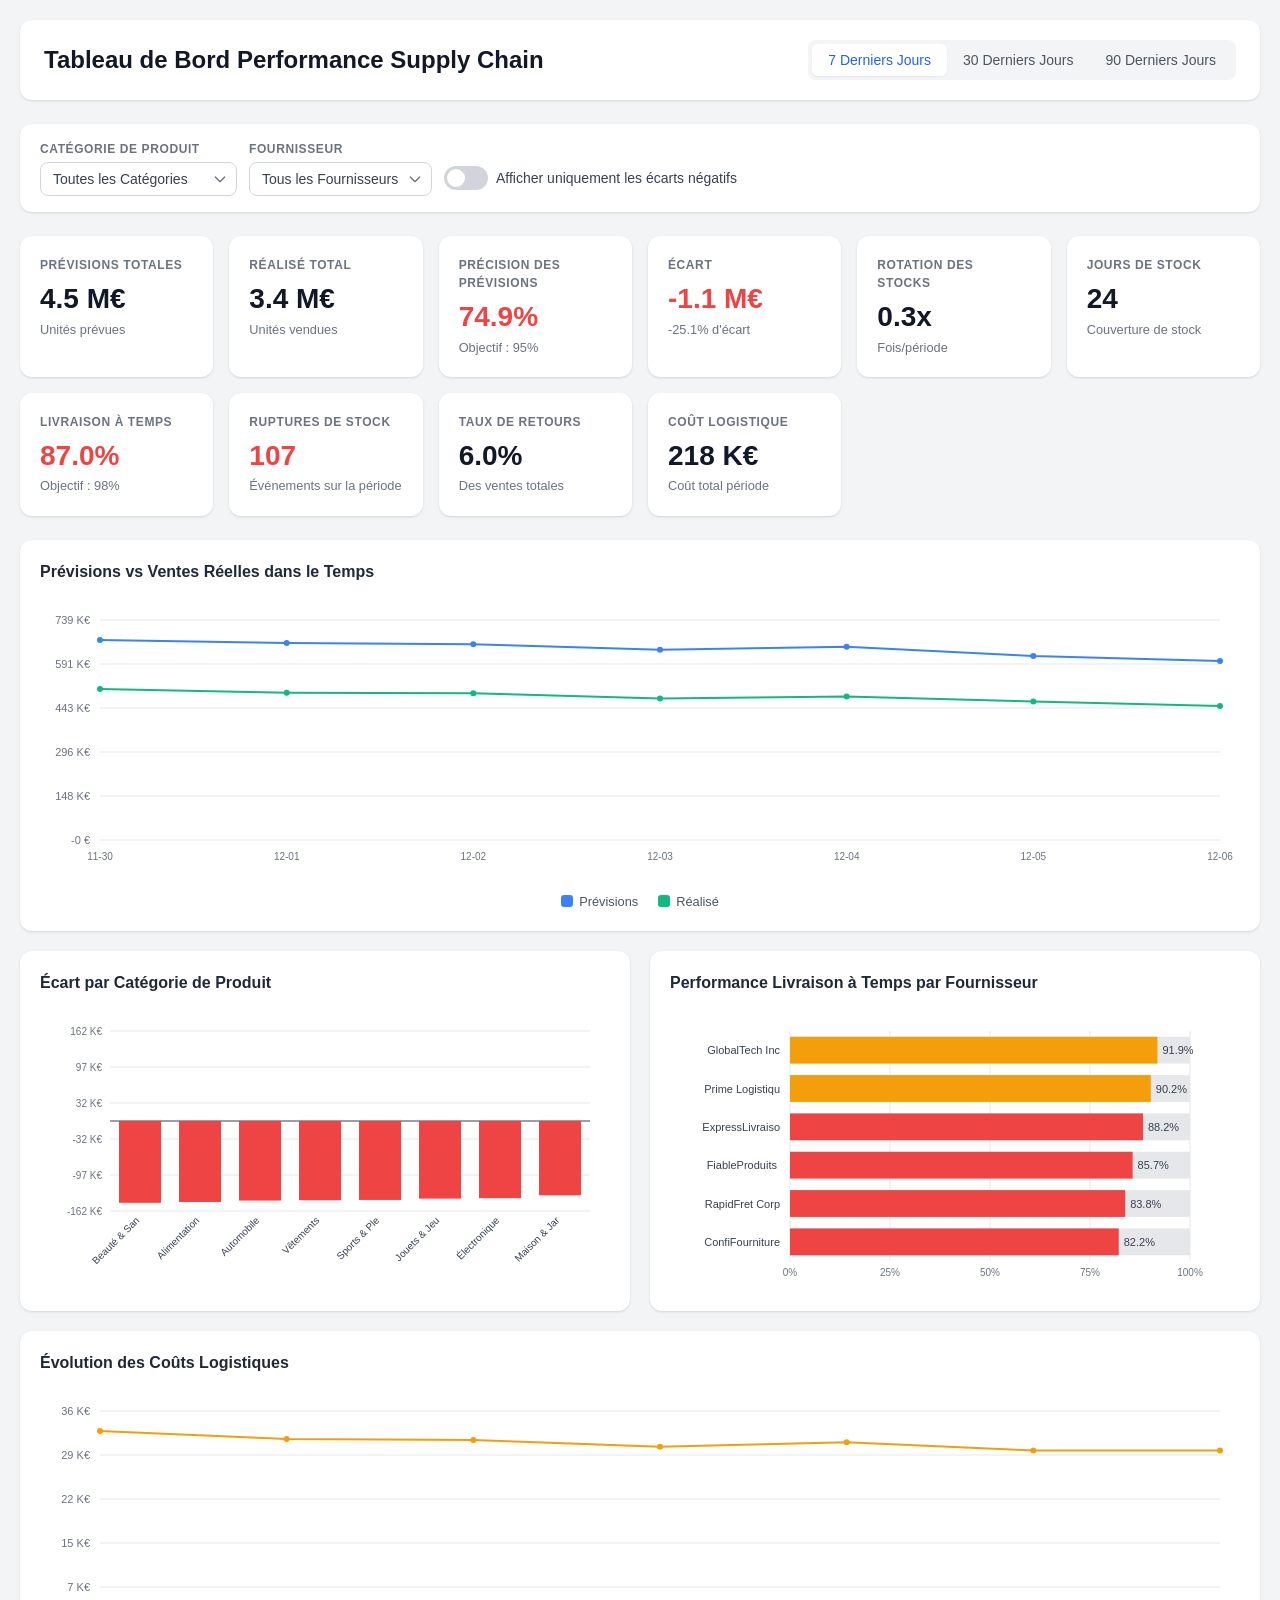
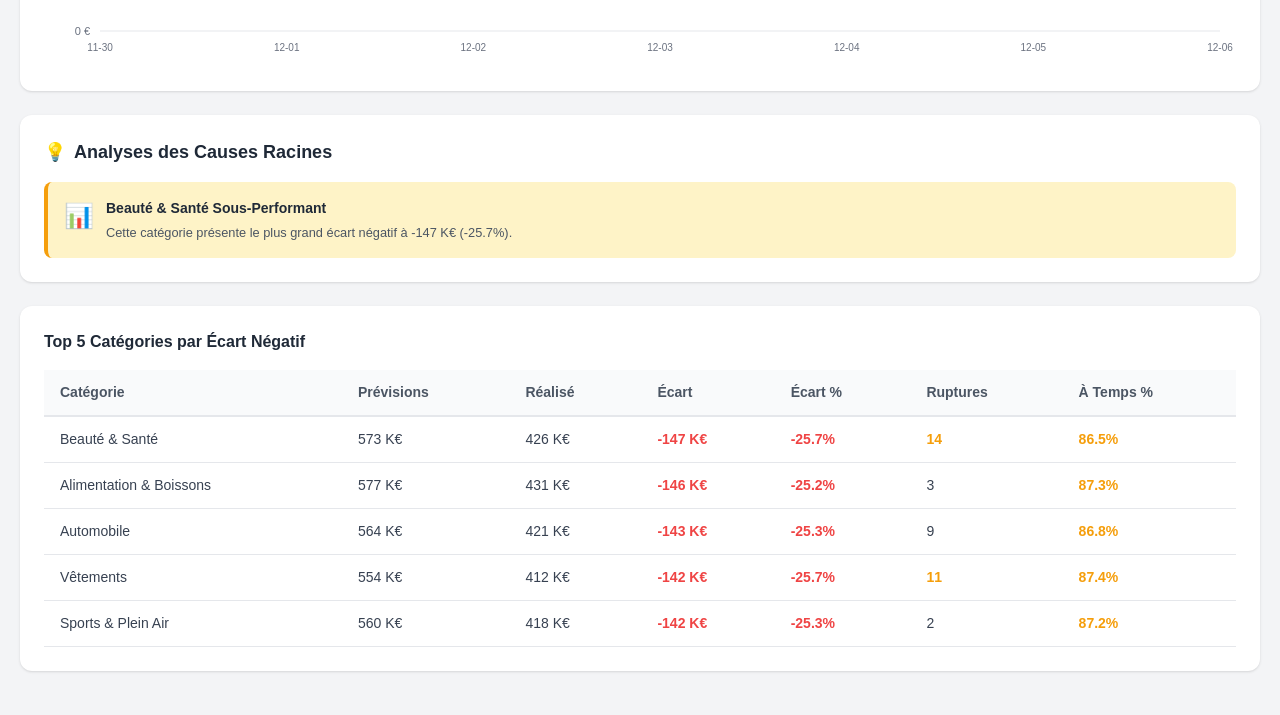
==== index.html @ e8fe8653 "first commit" ====
<!DOCTYPE html>
<html lang="fr">
<head>
    <meta charset="UTF-8">
    <meta name="viewport" content="width=device-width, initial-scale=1.0">
    <title>Tableau de Bord Performance Supply Chain</title>
    <link rel="stylesheet" href="styles.css">
</head>
<body>
    <main class="dashboard">
        <!-- EN-TÊTE -->
        <header class="header">
            <h1>Tableau de Bord Performance Supply Chain</h1>
            <div class="header-controls">
                <div class="date-range-selector" role="group" aria-label="Sélection de la période">
                    <button data-days="7" class="active">7 Derniers Jours</button>
                    <button data-days="30">30 Derniers Jours</button>
                    <button data-days="90">90 Derniers Jours</button>
                </div>
            </div>
        </header>

        <!-- FILTRES -->
        <section class="filters" aria-label="Filtres de données">
            <div class="filter-group">
                <label for="categoryFilter">Catégorie de Produit</label>
                <select id="categoryFilter">
                    <option value="all">Toutes les Catégories</option>
                </select>
            </div>
            <div class="filter-group">
                <label for="supplierFilter">Fournisseur</label>
                <select id="supplierFilter">
                    <option value="all">Tous les Fournisseurs</option>
                </select>
            </div>
            <div class="toggle-group">
                <label class="toggle">
                    <input type="checkbox" id="negativeVarianceToggle">
                    <span class="toggle-slider"></span>
                </label>
                <span class="toggle-label">Afficher uniquement les écarts négatifs</span>
            </div>
        </section>

        <!-- CARTES KPI -->
        <section class="kpi-grid" aria-label="Indicateurs clés de performance">
            <div class="kpi-card" id="kpi-forecast">
                <div class="kpi-label">Prévisions Totales</div>
                <div class="kpi-value">0 €</div>
                <div class="kpi-subtext">Unités prévues</div>
            </div>
            <div class="kpi-card" id="kpi-actual">
                <div class="kpi-label">Réalisé Total</div>
                <div class="kpi-value">0 €</div>
                <div class="kpi-subtext">Unités vendues</div>
            </div>
            <div class="kpi-card" id="kpi-accuracy">
                <div class="kpi-label">Précision des Prévisions</div>
                <div class="kpi-value">0%</div>
                <div class="kpi-subtext">Objectif : 95%</div>
            </div>
            <div class="kpi-card" id="kpi-variance">
                <div class="kpi-label">Écart</div>
                <div class="kpi-value">0 €</div>
                <div class="kpi-subtext">Réalisé - Prévisions</div>
            </div>
            <div class="kpi-card" id="kpi-turnover">
                <div class="kpi-label">Rotation des Stocks</div>
                <div class="kpi-value">0x</div>
                <div class="kpi-subtext">Fois/période</div>
            </div>
            <div class="kpi-card" id="kpi-coverage">
                <div class="kpi-label">Jours de Stock</div>
                <div class="kpi-value">0</div>
                <div class="kpi-subtext">Couverture de stock</div>
            </div>
            <div class="kpi-card" id="kpi-otd">
                <div class="kpi-label">Livraison à Temps</div>
                <div class="kpi-value">0%</div>
                <div class="kpi-subtext">Objectif : 98%</div>
            </div>
            <div class="kpi-card" id="kpi-stockouts">
                <div class="kpi-label">Ruptures de Stock</div>
                <div class="kpi-value">0</div>
                <div class="kpi-subtext">Événements sur la période</div>
            </div>
            <div class="kpi-card" id="kpi-returns">
                <div class="kpi-label">Taux de Retours</div>
                <div class="kpi-value">0%</div>
                <div class="kpi-subtext">Des ventes totales</div>
            </div>
            <div class="kpi-card" id="kpi-logistics">
                <div class="kpi-label">Coût Logistique</div>
                <div class="kpi-value">0 €</div>
                <div class="kpi-subtext">Coût total période</div>
            </div>
        </section>

        <!-- GRAPHIQUES -->
        <section class="charts-grid" aria-label="Graphiques de performance">
            <div class="chart-card full-width">
                <h3 class="chart-title">Prévisions vs Ventes Réelles dans le Temps</h3>
                <div class="chart-container">
                    <canvas id="salesChart"></canvas>
                </div>
                <div class="chart-legend">
                    <div class="legend-item">
                        <span class="legend-color" style="background: #3b82f6;"></span>
                        Prévisions
                    </div>
                    <div class="legend-item">
                        <span class="legend-color" style="background: #10b981;"></span>
                        Réalisé
                    </div>
                </div>
            </div>
            <div class="chart-card">
                <h3 class="chart-title">Écart par Catégorie de Produit</h3>
                <div class="chart-container">
                    <canvas id="varianceChart"></canvas>
                </div>
            </div>
            <div class="chart-card">
                <h3 class="chart-title">Performance Livraison à Temps par Fournisseur</h3>
                <div class="chart-container">
                    <canvas id="supplierChart"></canvas>
                </div>
            </div>
            <div class="chart-card full-width">
                <h3 class="chart-title">Évolution des Coûts Logistiques</h3>
                <div class="chart-container">
                    <canvas id="logisticsChart"></canvas>
                </div>
            </div>
        </section>

        <!-- PANNEAU D'ANALYSES -->
        <section class="insights-panel" aria-label="Analyses des causes">
            <h2 class="insights-title">Analyses des Causes Racines</h2>
            <div class="insights-grid" id="insightsContainer">
                <!-- Les analyses seront insérées dynamiquement -->
            </div>
        </section>

        <!-- TABLEAU DE DONNÉES -->
        <section class="table-section">
            <h3 class="table-title">Top 5 Catégories par Écart Négatif</h3>
            <table class="data-table">
                <thead>
                    <tr>
                        <th>Catégorie</th>
                        <th>Prévisions</th>
                        <th>Réalisé</th>
                        <th>Écart</th>
                        <th>Écart %</th>
                        <th>Ruptures</th>
                        <th>À Temps %</th>
                    </tr>
                </thead>
                <tbody id="varianceTableBody">
                    <!-- Les données seront insérées dynamiquement -->
                </tbody>
            </table>
        </section>
    </main>

    <script src="app.js"></script>
</body>
</html>
---- styles.css ----
/* ============================================
   VARIABLES CSS & RÉINITIALISATION
   ============================================ */
:root {
    --primary: #2563eb;
    --primary-light: #3b82f6;
    --success: #10b981;
    --success-light: #d1fae5;
    --danger: #ef4444;
    --danger-light: #fee2e2;
    --warning: #f59e0b;
    --warning-light: #fef3c7;
    --gray-50: #f9fafb;
    --gray-100: #f3f4f6;
    --gray-200: #e5e7eb;
    --gray-300: #d1d5db;
    --gray-400: #9ca3af;
    --gray-500: #6b7280;
    --gray-600: #4b5563;
    --gray-700: #374151;
    --gray-800: #1f2937;
    --gray-900: #111827;
    --shadow-sm: 0 1px 2px 0 rgb(0 0 0 / 0.05);
    --shadow: 0 1px 3px 0 rgb(0 0 0 / 0.1), 0 1px 2px -1px rgb(0 0 0 / 0.1);
    --shadow-md: 0 4px 6px -1px rgb(0 0 0 / 0.1), 0 2px 4px -2px rgb(0 0 0 / 0.1);
    --shadow-lg: 0 10px 15px -3px rgb(0 0 0 / 0.1), 0 4px 6px -4px rgb(0 0 0 / 0.1);
    --radius: 8px;
    --radius-lg: 12px;
}

* {
    margin: 0;
    padding: 0;
    box-sizing: border-box;
}

body {
    font-family: -apple-system, BlinkMacSystemFont, 'Segoe UI', Roboto, Oxygen, Ubuntu, Cantarell, sans-serif;
    background: var(--gray-100);
    color: var(--gray-800);
    line-height: 1.5;
    min-height: 100vh;
}

/* ============================================
   MISE EN PAGE
   ============================================ */
.dashboard {
    max-width: 1600px;
    margin: 0 auto;
    padding: 20px;
}

/* ============================================
   EN-TÊTE
   ============================================ */
.header {
    display: flex;
    flex-wrap: wrap;
    justify-content: space-between;
    align-items: center;
    gap: 16px;
    margin-bottom: 24px;
    padding: 20px 24px;
    background: white;
    border-radius: var(--radius-lg);
    box-shadow: var(--shadow);
}

.header h1 {
    font-size: 1.5rem;
    font-weight: 700;
    color: var(--gray-900);
}

.header-controls {
    display: flex;
    flex-wrap: wrap;
    gap: 12px;
    align-items: center;
}

.date-range-selector {
    display: flex;
    background: var(--gray-100);
    border-radius: var(--radius);
    padding: 4px;
}

.date-range-selector button {
    padding: 8px 16px;
    border: none;
    background: transparent;
    cursor: pointer;
    font-size: 0.875rem;
    font-weight: 500;
    color: var(--gray-600);
    border-radius: 6px;
    transition: all 0.2s;
}

.date-range-selector button:hover {
    color: var(--gray-800);
}

.date-range-selector button.active {
    background: white;
    color: var(--primary);
    box-shadow: var(--shadow-sm);
}

/* ============================================
   FILTRES
   ============================================ */
.filters {
    display: flex;
    flex-wrap: wrap;
    gap: 12px;
    margin-bottom: 24px;
    padding: 16px 20px;
    background: white;
    border-radius: var(--radius-lg);
    box-shadow: var(--shadow);
}

.filter-group {
    display: flex;
    flex-direction: column;
    gap: 4px;
}

.filter-group label {
    font-size: 0.75rem;
    font-weight: 600;
    color: var(--gray-500);
    text-transform: uppercase;
    letter-spacing: 0.05em;
}

.filter-group select {
    padding: 8px 32px 8px 12px;
    border: 1px solid var(--gray-300);
    border-radius: var(--radius);
    background: white;
    font-size: 0.875rem;
    color: var(--gray-700);
    cursor: pointer;
    min-width: 160px;
    appearance: none;
    background-image: url("data:image/svg+xml,%3Csvg xmlns='http://www.w3.org/2000/svg' fill='none' viewBox='0 0 24 24' stroke='%236b7280'%3E%3Cpath stroke-linecap='round' stroke-linejoin='round' stroke-width='2' d='M19 9l-7 7-7-7'%3E%3C/path%3E%3C/svg%3E");
    background-repeat: no-repeat;
    background-position: right 8px center;
    background-size: 16px;
}

.filter-group select:focus {
    outline: none;
    border-color: var(--primary);
    box-shadow: 0 0 0 3px rgba(37, 99, 235, 0.1);
}

.toggle-group {
    display: flex;
    align-items: center;
    gap: 8px;
    padding-top: 20px;
}

.toggle {
    position: relative;
    width: 44px;
    height: 24px;
}

.toggle input {
    opacity: 0;
    width: 0;
    height: 0;
}

.toggle-slider {
    position: absolute;
    cursor: pointer;
    top: 0;
    left: 0;
    right: 0;
    bottom: 0;
    background: var(--gray-300);
    border-radius: 24px;
    transition: 0.3s;
}

.toggle-slider::before {
    position: absolute;
    content: "";
    height: 18px;
    width: 18px;
    left: 3px;
    bottom: 3px;
    background: white;
    border-radius: 50%;
    transition: 0.3s;
}

.toggle input:checked + .toggle-slider {
    background: var(--primary);
}

.toggle input:checked + .toggle-slider::before {
    transform: translateX(20px);
}

.toggle-label {
    font-size: 0.875rem;
    color: var(--gray-700);
}

/* ============================================
   CARTES KPI
   ============================================ */
.kpi-grid {
    display: grid;
    grid-template-columns: repeat(auto-fit, minmax(180px, 1fr));
    gap: 16px;
    margin-bottom: 24px;
}

.kpi-card {
    background: white;
    padding: 20px;
    border-radius: var(--radius-lg);
    box-shadow: var(--shadow);
    transition: transform 0.2s, box-shadow 0.2s;
}

.kpi-card:hover {
    transform: translateY(-2px);
    box-shadow: var(--shadow-md);
}

.kpi-label {
    font-size: 0.75rem;
    font-weight: 600;
    color: var(--gray-500);
    text-transform: uppercase;
    letter-spacing: 0.05em;
    margin-bottom: 8px;
}

.kpi-value {
    font-size: 1.75rem;
    font-weight: 700;
    color: var(--gray-900);
    line-height: 1.2;
}

.kpi-subtext {
    font-size: 0.8rem;
    color: var(--gray-500);
    margin-top: 4px;
}

.kpi-card.positive .kpi-value {
    color: var(--success);
}

.kpi-card.negative .kpi-value {
    color: var(--danger);
}

.kpi-badge {
    display: inline-flex;
    align-items: center;
    gap: 4px;
    padding: 2px 8px;
    border-radius: 12px;
    font-size: 0.75rem;
    font-weight: 600;
    margin-top: 8px;
}

.kpi-badge.positive {
    background: var(--success-light);
    color: var(--success);
}

.kpi-badge.negative {
    background: var(--danger-light);
    color: var(--danger);
}

/* ============================================
   GRILLE DES GRAPHIQUES
   ============================================ */
.charts-grid {
    display: grid;
    grid-template-columns: repeat(2, 1fr);
    gap: 20px;
    margin-bottom: 24px;
}

.chart-card {
    background: white;
    padding: 20px;
    border-radius: var(--radius-lg);
    box-shadow: var(--shadow);
}

.chart-card.full-width {
    grid-column: 1 / -1;
}

.chart-title {
    font-size: 1rem;
    font-weight: 600;
    color: var(--gray-800);
    margin-bottom: 16px;
}

.chart-container {
    position: relative;
    width: 100%;
    height: 280px;
}

.chart-container canvas {
    width: 100% !important;
    height: 100% !important;
}

.chart-legend {
    display: flex;
    justify-content: center;
    gap: 20px;
    margin-top: 12px;
    flex-wrap: wrap;
}

.legend-item {
    display: flex;
    align-items: center;
    gap: 6px;
    font-size: 0.8rem;
    color: var(--gray-600);
}

.legend-color {
    width: 12px;
    height: 12px;
    border-radius: 3px;
}

/* ============================================
   PANNEAU D'ANALYSES
   ============================================ */
.insights-panel {
    background: white;
    padding: 24px;
    border-radius: var(--radius-lg);
    box-shadow: var(--shadow);
    margin-bottom: 24px;
}

.insights-title {
    font-size: 1.125rem;
    font-weight: 600;
    color: var(--gray-800);
    margin-bottom: 16px;
    display: flex;
    align-items: center;
    gap: 8px;
}

.insights-title::before {
    content: "💡";
}

.insights-grid {
    display: grid;
    grid-template-columns: repeat(auto-fit, minmax(280px, 1fr));
    gap: 16px;
}

.insight-card {
    display: flex;
    gap: 12px;
    padding: 16px;
    background: var(--gray-50);
    border-radius: var(--radius);
    border-left: 4px solid var(--warning);
}

.insight-card.high-impact {
    border-left-color: var(--danger);
    background: var(--danger-light);
}

.insight-card.medium-impact {
    border-left-color: var(--warning);
    background: var(--warning-light);
}

.insight-icon {
    font-size: 1.5rem;
    flex-shrink: 0;
}

.insight-content h4 {
    font-size: 0.875rem;
    font-weight: 600;
    color: var(--gray-800);
    margin-bottom: 4px;
}

.insight-content p {
    font-size: 0.8rem;
    color: var(--gray-600);
}

/* ============================================
   TABLEAU DE DONNÉES
   ============================================ */
.table-section {
    background: white;
    padding: 24px;
    border-radius: var(--radius-lg);
    box-shadow: var(--shadow);
    margin-bottom: 24px;
    overflow-x: auto;
}

.table-title {
    font-size: 1rem;
    font-weight: 600;
    color: var(--gray-800);
    margin-bottom: 16px;
}

.data-table {
    width: 100%;
    border-collapse: collapse;
    font-size: 0.875rem;
}

.data-table th {
    text-align: left;
    padding: 12px 16px;
    background: var(--gray-50);
    color: var(--gray-600);
    font-weight: 600;
    border-bottom: 2px solid var(--gray-200);
    white-space: nowrap;
}

.data-table td {
    padding: 12px 16px;
    border-bottom: 1px solid var(--gray-200);
    color: var(--gray-700);
}

.data-table tr:hover td {
    background: var(--gray-50);
}

.data-table .negative {
    color: var(--danger);
    font-weight: 600;
}

.data-table .positive {
    color: var(--success);
    font-weight: 600;
}

.data-table .warning {
    color: var(--warning);
    font-weight: 600;
}

/* ============================================
   RESPONSIVE (ADAPTATIF)
   ============================================ */
@media (max-width: 1024px) {
    .charts-grid {
        grid-template-columns: 1fr;
    }
}

@media (max-width: 768px) {
    .dashboard {
        padding: 12px;
    }

    .header {
        flex-direction: column;
        align-items: flex-start;
    }

    .header h1 {
        font-size: 1.25rem;
    }

    .kpi-grid {
        grid-template-columns: repeat(2, 1fr);
    }

    .kpi-value {
        font-size: 1.5rem;
    }

    .filters {
        flex-direction: column;
    }

    .filter-group select {
        width: 100%;
    }

    .toggle-group {
        padding-top: 8px;
    }

    .chart-container {
        height: 220px;
    }

    .insights-grid {
        grid-template-columns: 1fr;
    }
}

@media (max-width: 480px) {
    .kpi-grid {
        grid-template-columns: 1fr;
    }

    .date-range-selector {
        width: 100%;
    }

    .date-range-selector button {
        flex: 1;
        padding: 8px 12px;
    }
}

/* ============================================
   UTILITAIRES
   ============================================ */
.sr-only {
    position: absolute;
    width: 1px;
    height: 1px;
    padding: 0;
    margin: -1px;
    overflow: hidden;
    clip: rect(0, 0, 0, 0);
    white-space: nowrap;
    border: 0;
}
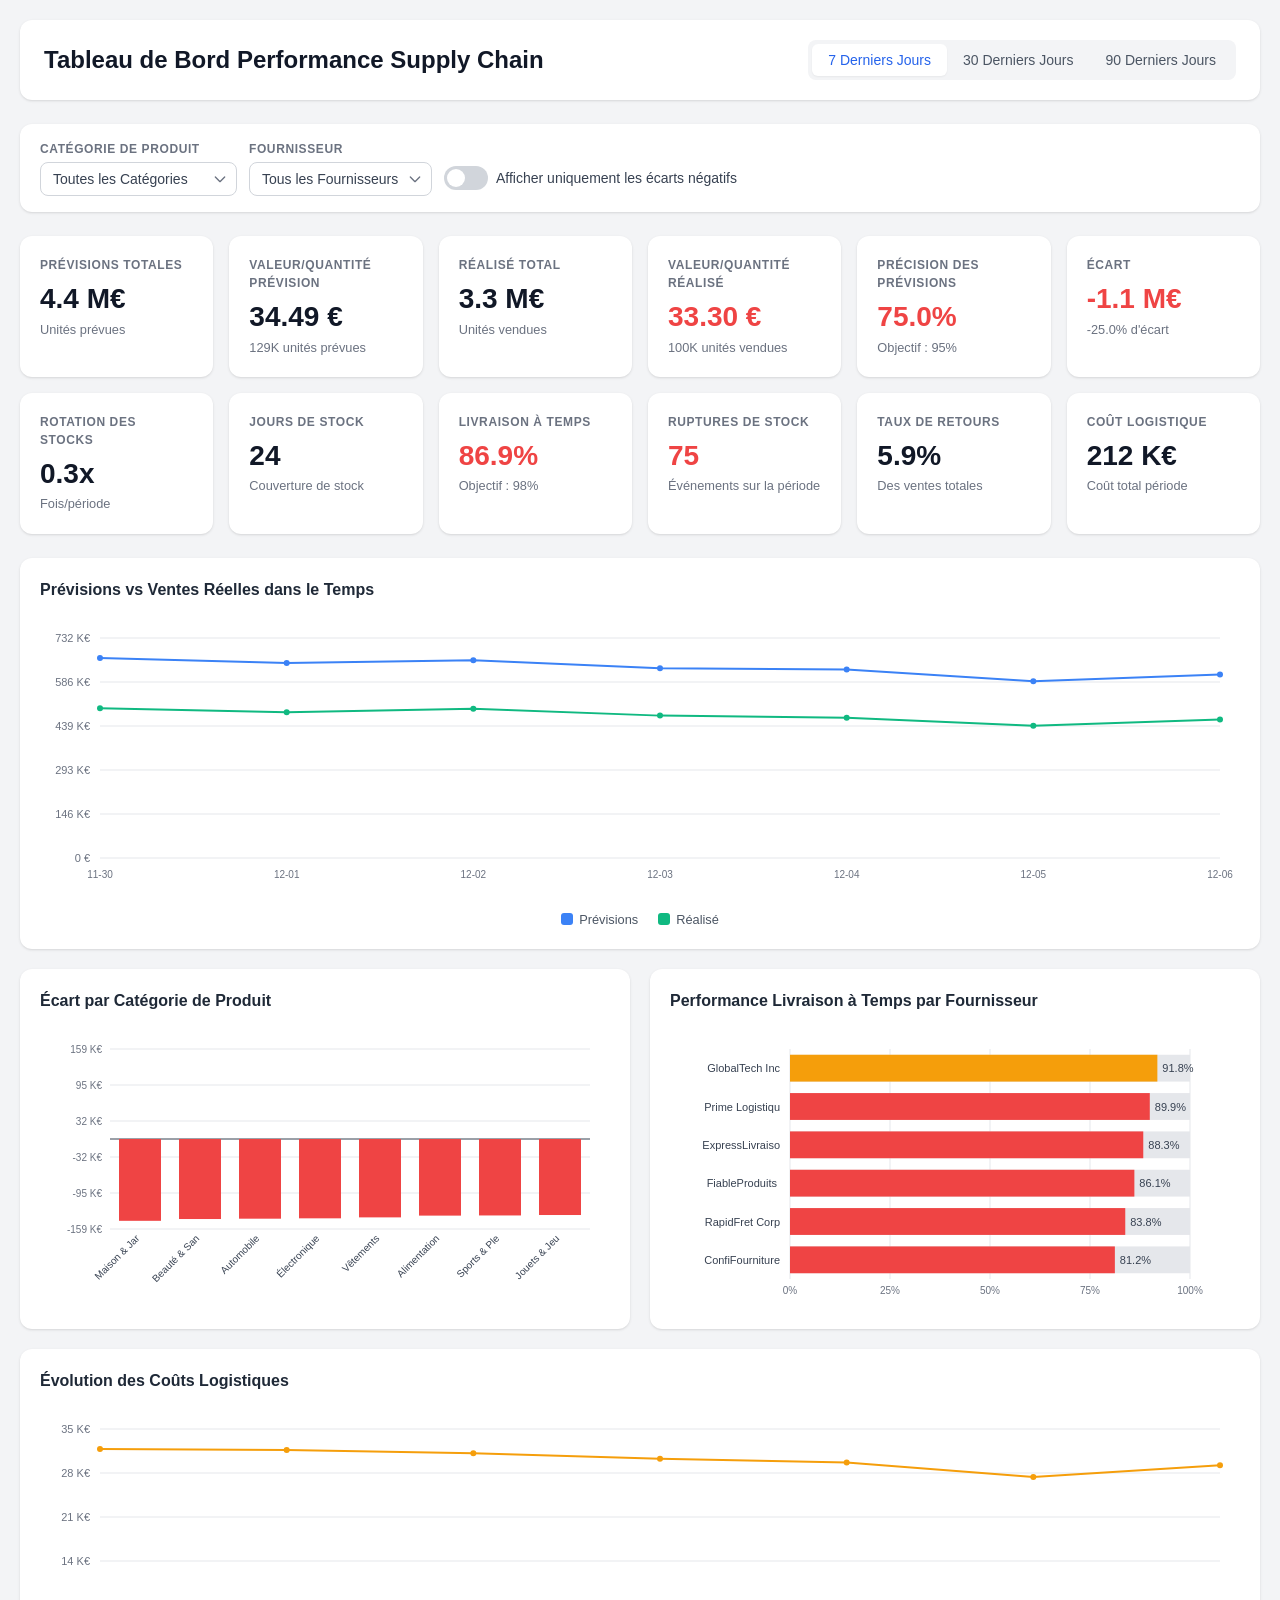
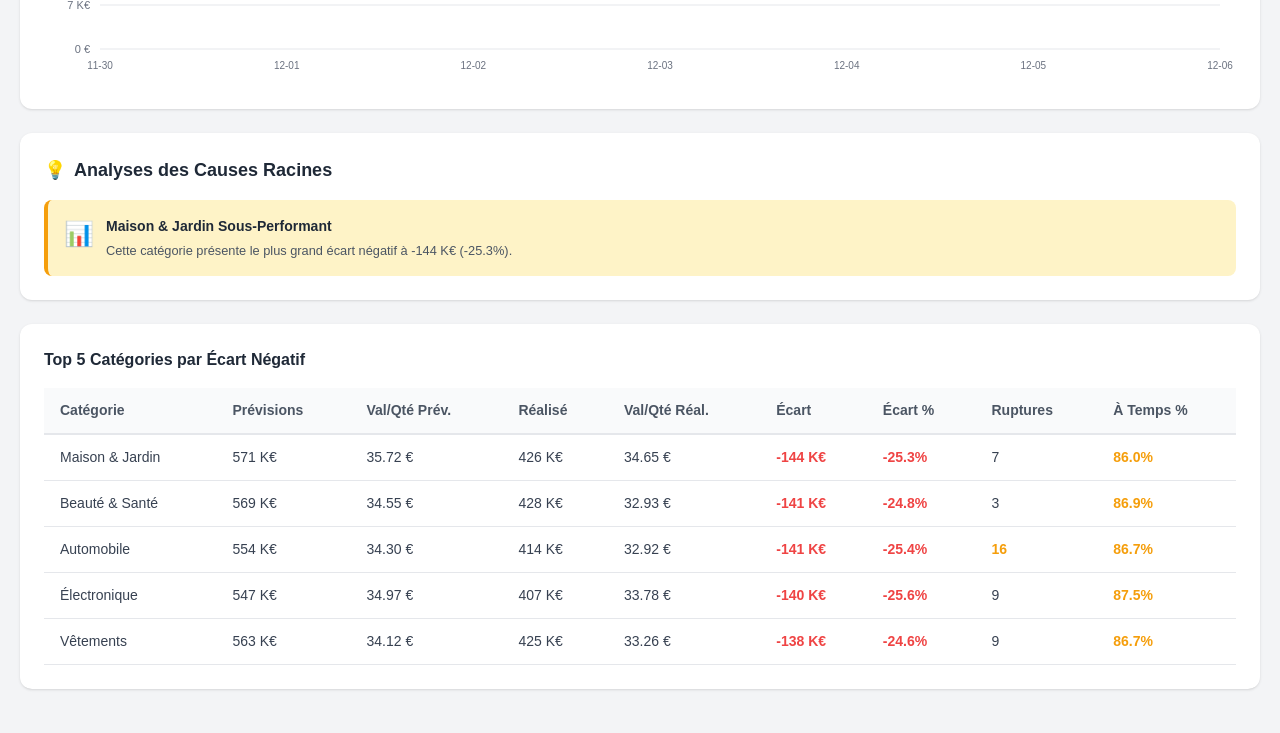
==== commit 70161c3a: "Add values per quantity metrics for prévision and réalisé Introduce quantity tracking alongside mone" ====
--- a/index.html
+++ b/index.html
@@ -50,10 +50,20 @@
                 <div class="kpi-value">0 €</div>
                 <div class="kpi-subtext">Unités prévues</div>
             </div>
+            <div class="kpi-card" id="kpi-forecast-vpq">
+                <div class="kpi-label">Valeur/Quantité Prévision</div>
+                <div class="kpi-value">0 €</div>
+                <div class="kpi-subtext">Prix unitaire prévu</div>
+            </div>
             <div class="kpi-card" id="kpi-actual">
                 <div class="kpi-label">Réalisé Total</div>
                 <div class="kpi-value">0 €</div>
                 <div class="kpi-subtext">Unités vendues</div>
+            </div>
+            <div class="kpi-card" id="kpi-actual-vpq">
+                <div class="kpi-label">Valeur/Quantité Réalisé</div>
+                <div class="kpi-value">0 €</div>
+                <div class="kpi-subtext">Prix unitaire réalisé</div>
             </div>
             <div class="kpi-card" id="kpi-accuracy">
                 <div class="kpi-label">Précision des Prévisions</div>
@@ -151,7 +161,9 @@
                     <tr>
                         <th>Catégorie</th>
                         <th>Prévisions</th>
+                        <th>Val/Qté Prév.</th>
                         <th>Réalisé</th>
+                        <th>Val/Qté Réal.</th>
                         <th>Écart</th>
                         <th>Écart %</th>
                         <th>Ruptures</th>
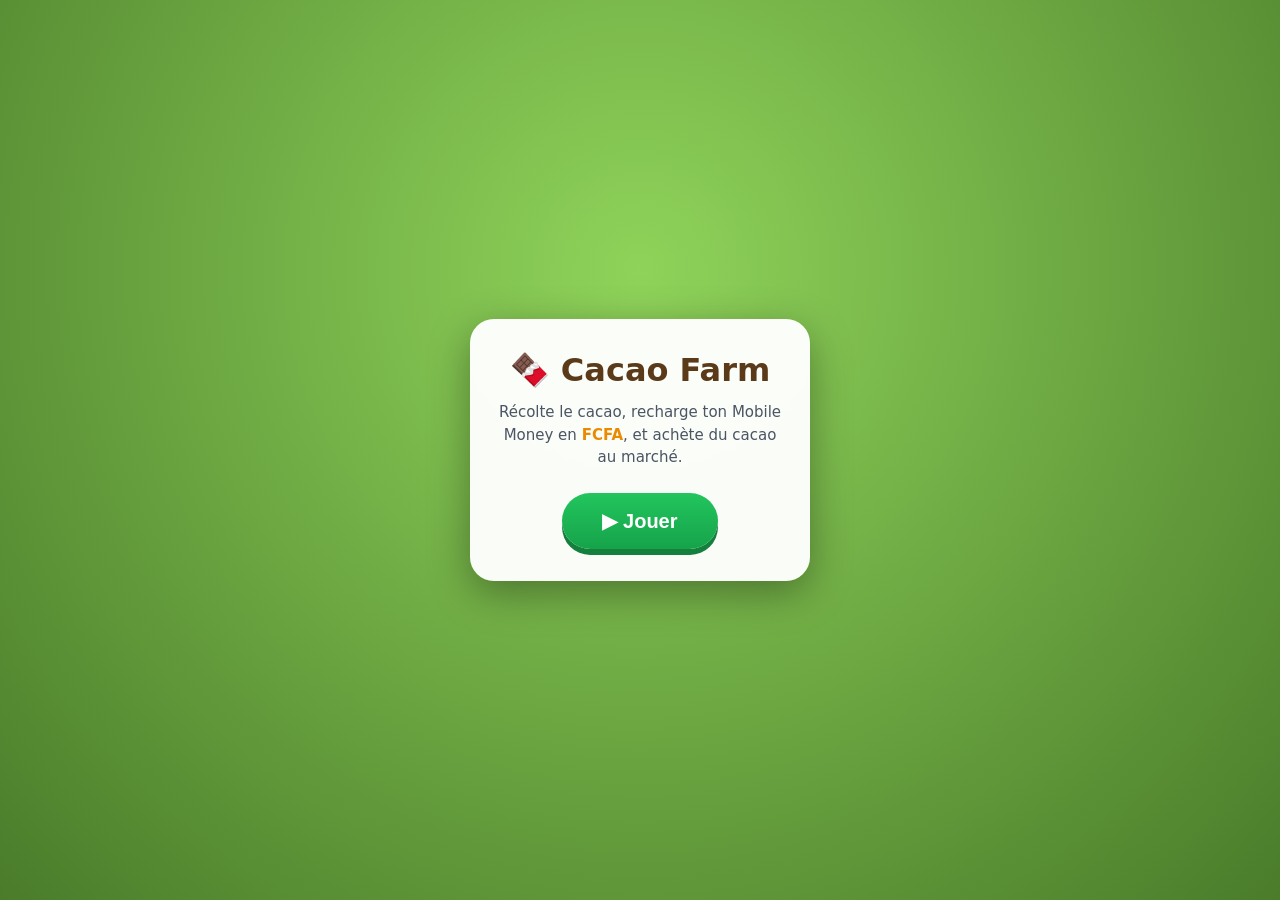
==== commit 1a2c9833: "Deploy to GitHub Pages via Actions; make game the homepage - Add .github/workflows/deploy.yml using " ====
--- a/index.html
+++ b/index.html
@@ -2,181 +2,67 @@
 <html lang="fr">
 <head>
     <meta charset="UTF-8">
-    <meta name="viewport" content="width=device-width, initial-scale=1.0">
-    <title>Tableau de Bord Performance Supply Chain</title>
-    <link rel="stylesheet" href="styles.css">
+    <meta name="viewport" content="width=device-width, initial-scale=1.0, maximum-scale=1.0, user-scalable=no">
+    <title>Cacao Farm — Mobile Money</title>
+    <link rel="stylesheet" href="game.css">
+    <script type="importmap">
+    {
+        "imports": {
+            "three": "./three.module.js"
+        }
+    }
+    </script>
 </head>
 <body>
-    <main class="dashboard">
-        <!-- EN-TÊTE -->
-        <header class="header">
-            <h1>Tableau de Bord Performance Supply Chain</h1>
-            <div class="header-controls">
-                <div class="date-range-selector" role="group" aria-label="Sélection de la période">
-                    <button data-days="7" class="active">7 Derniers Jours</button>
-                    <button data-days="30">30 Derniers Jours</button>
-                    <button data-days="90">90 Derniers Jours</button>
-                </div>
+    <!-- Canvas 3D injecté ici par Three.js -->
+    <div id="game-root"></div>
+
+    <!-- INTERFACE (HUD) -->
+    <div id="hud">
+        <!-- Barre du haut : ressources -->
+        <div class="top-bar">
+            <div class="resource" id="res-cacao">
+                <span class="res-icon">🍫</span>
+                <span class="res-value" id="cacaoValue">0</span>
+                <span class="res-label">Cacao</span>
             </div>
-        </header>
+            <div class="resource" id="res-money">
+                <span class="res-icon">📱</span>
+                <span class="res-value" id="moneyValue">0</span>
+                <span class="res-label">FCFA</span>
+            </div>
+        </div>
 
-        <!-- FILTRES -->
-        <section class="filters" aria-label="Filtres de données">
-            <div class="filter-group">
-                <label for="categoryFilter">Catégorie de Produit</label>
-                <select id="categoryFilter">
-                    <option value="all">Toutes les Catégories</option>
-                </select>
-            </div>
-            <div class="filter-group">
-                <label for="supplierFilter">Fournisseur</label>
-                <select id="supplierFilter">
-                    <option value="all">Tous les Fournisseurs</option>
-                </select>
-            </div>
-            <div class="toggle-group">
-                <label class="toggle">
-                    <input type="checkbox" id="negativeVarianceToggle">
-                    <span class="toggle-slider"></span>
-                </label>
-                <span class="toggle-label">Afficher uniquement les écarts négatifs</span>
-            </div>
-        </section>
+        <!-- Bannière d'objectif guidé -->
+        <div class="objective" id="objective">
+            <div class="objective-step" id="objectiveStep">Étape 1</div>
+            <div class="objective-text" id="objectiveText">Récolte 3 cabosses de cacao 🌳</div>
+            <div class="objective-progress" id="objectiveProgress"></div>
+        </div>
 
-        <!-- CARTES KPI -->
-        <section class="kpi-grid" aria-label="Indicateurs clés de performance">
-            <div class="kpi-card" id="kpi-forecast">
-                <div class="kpi-label">Prévisions Totales</div>
-                <div class="kpi-value">0 €</div>
-                <div class="kpi-subtext">Unités prévues</div>
-            </div>
-            <div class="kpi-card" id="kpi-forecast-vpq">
-                <div class="kpi-label">Valeur/Quantité Prévision</div>
-                <div class="kpi-value">0 €</div>
-                <div class="kpi-subtext">Prix unitaire prévu</div>
-            </div>
-            <div class="kpi-card" id="kpi-actual">
-                <div class="kpi-label">Réalisé Total</div>
-                <div class="kpi-value">0 €</div>
-                <div class="kpi-subtext">Unités vendues</div>
-            </div>
-            <div class="kpi-card" id="kpi-actual-vpq">
-                <div class="kpi-label">Valeur/Quantité Réalisé</div>
-                <div class="kpi-value">0 €</div>
-                <div class="kpi-subtext">Prix unitaire réalisé</div>
-            </div>
-            <div class="kpi-card" id="kpi-accuracy">
-                <div class="kpi-label">Précision des Prévisions</div>
-                <div class="kpi-value">0%</div>
-                <div class="kpi-subtext">Objectif : 95%</div>
-            </div>
-            <div class="kpi-card" id="kpi-variance">
-                <div class="kpi-label">Écart</div>
-                <div class="kpi-value">0 €</div>
-                <div class="kpi-subtext">Réalisé - Prévisions</div>
-            </div>
-            <div class="kpi-card" id="kpi-turnover">
-                <div class="kpi-label">Rotation des Stocks</div>
-                <div class="kpi-value">0x</div>
-                <div class="kpi-subtext">Fois/période</div>
-            </div>
-            <div class="kpi-card" id="kpi-coverage">
-                <div class="kpi-label">Jours de Stock</div>
-                <div class="kpi-value">0</div>
-                <div class="kpi-subtext">Couverture de stock</div>
-            </div>
-            <div class="kpi-card" id="kpi-otd">
-                <div class="kpi-label">Livraison à Temps</div>
-                <div class="kpi-value">0%</div>
-                <div class="kpi-subtext">Objectif : 98%</div>
-            </div>
-            <div class="kpi-card" id="kpi-stockouts">
-                <div class="kpi-label">Ruptures de Stock</div>
-                <div class="kpi-value">0</div>
-                <div class="kpi-subtext">Événements sur la période</div>
-            </div>
-            <div class="kpi-card" id="kpi-returns">
-                <div class="kpi-label">Taux de Retours</div>
-                <div class="kpi-value">0%</div>
-                <div class="kpi-subtext">Des ventes totales</div>
-            </div>
-            <div class="kpi-card" id="kpi-logistics">
-                <div class="kpi-label">Coût Logistique</div>
-                <div class="kpi-value">0 €</div>
-                <div class="kpi-subtext">Coût total période</div>
-            </div>
-        </section>
+        <!-- Bouton d'action contextuel -->
+        <button id="actionBtn" class="action-btn hidden">
+            <span id="actionLabel">Action</span>
+        </button>
 
-        <!-- GRAPHIQUES -->
-        <section class="charts-grid" aria-label="Graphiques de performance">
-            <div class="chart-card full-width">
-                <h3 class="chart-title">Prévisions vs Ventes Réelles dans le Temps</h3>
-                <div class="chart-container">
-                    <canvas id="salesChart"></canvas>
-                </div>
-                <div class="chart-legend">
-                    <div class="legend-item">
-                        <span class="legend-color" style="background: #3b82f6;"></span>
-                        Prévisions
-                    </div>
-                    <div class="legend-item">
-                        <span class="legend-color" style="background: #10b981;"></span>
-                        Réalisé
-                    </div>
-                </div>
-            </div>
-            <div class="chart-card">
-                <h3 class="chart-title">Écart par Catégorie de Produit</h3>
-                <div class="chart-container">
-                    <canvas id="varianceChart"></canvas>
-                </div>
-            </div>
-            <div class="chart-card">
-                <h3 class="chart-title">Performance Livraison à Temps par Fournisseur</h3>
-                <div class="chart-container">
-                    <canvas id="supplierChart"></canvas>
-                </div>
-            </div>
-            <div class="chart-card full-width">
-                <h3 class="chart-title">Évolution des Coûts Logistiques</h3>
-                <div class="chart-container">
-                    <canvas id="logisticsChart"></canvas>
-                </div>
-            </div>
-        </section>
+        <!-- Joystick virtuel -->
+        <div id="joystick" class="joystick">
+            <div id="joystickKnob" class="joystick-knob"></div>
+        </div>
 
-        <!-- PANNEAU D'ANALYSES -->
-        <section class="insights-panel" aria-label="Analyses des causes">
-            <h2 class="insights-title">Analyses des Causes Racines</h2>
-            <div class="insights-grid" id="insightsContainer">
-                <!-- Les analyses seront insérées dynamiquement -->
-            </div>
-        </section>
+        <!-- Aide clavier (desktop) -->
+        <div class="hint">Déplace-toi : joystick ou WASD / flèches • Action : bouton ou Espace</div>
+    </div>
 
-        <!-- TABLEAU DE DONNÉES -->
-        <section class="table-section">
-            <h3 class="table-title">Top 5 Catégories par Écart Négatif</h3>
-            <table class="data-table">
-                <thead>
-                    <tr>
-                        <th>Catégorie</th>
-                        <th>Prévisions</th>
-                        <th>Val/Qté Prév.</th>
-                        <th>Réalisé</th>
-                        <th>Val/Qté Réal.</th>
-                        <th>Écart</th>
-                        <th>Écart %</th>
-                        <th>Ruptures</th>
-                        <th>À Temps %</th>
-                    </tr>
-                </thead>
-                <tbody id="varianceTableBody">
-                    <!-- Les données seront insérées dynamiquement -->
-                </tbody>
-            </table>
-        </section>
-    </main>
+    <!-- Écran de démarrage -->
+    <div id="startScreen">
+        <div class="start-card">
+            <h1>🍫 Cacao Farm</h1>
+            <p>Récolte le cacao, recharge ton Mobile Money en <strong>FCFA</strong>, et achète du cacao au marché.</p>
+            <button id="startBtn">▶ Jouer</button>
+        </div>
+    </div>
 
-    <script src="app.js"></script>
+    <script type="module" src="game.js"></script>
 </body>
 </html>
--- a/game.css
+++ b/game.css
@@ -0,0 +1,280 @@
+/* ============================================
+   CACAO FARM — Feuille de style du jeu
+   ============================================ */
+
+* {
+    margin: 0;
+    padding: 0;
+    box-sizing: border-box;
+    -webkit-tap-highlight-color: transparent;
+    -webkit-user-select: none;
+    user-select: none;
+}
+
+html, body {
+    width: 100%;
+    height: 100%;
+    overflow: hidden;
+    background: #7ec850;
+    font-family: 'Segoe UI', system-ui, -apple-system, sans-serif;
+    touch-action: none;
+}
+
+#game-root {
+    position: fixed;
+    inset: 0;
+}
+
+#game-root canvas {
+    display: block;
+}
+
+/* ---------- HUD ---------- */
+#hud {
+    position: fixed;
+    inset: 0;
+    pointer-events: none;
+    z-index: 10;
+}
+
+/* Barre du haut : ressources */
+.top-bar {
+    position: absolute;
+    top: env(safe-area-inset-top, 12px);
+    left: 0;
+    right: 0;
+    display: flex;
+    justify-content: center;
+    gap: 12px;
+    padding: 12px;
+}
+
+.resource {
+    display: flex;
+    align-items: center;
+    gap: 8px;
+    background: rgba(255, 255, 255, 0.92);
+    border: 3px solid rgba(0, 0, 0, 0.12);
+    border-radius: 999px;
+    padding: 8px 18px 8px 12px;
+    box-shadow: 0 6px 0 rgba(0, 0, 0, 0.15), 0 8px 16px rgba(0, 0, 0, 0.2);
+    min-width: 120px;
+}
+
+.res-icon {
+    font-size: 24px;
+    line-height: 1;
+}
+
+.res-value {
+    font-size: 20px;
+    font-weight: 800;
+    color: #1f2937;
+    font-variant-numeric: tabular-nums;
+}
+
+.res-label {
+    font-size: 12px;
+    font-weight: 700;
+    color: #6b7280;
+    text-transform: uppercase;
+    letter-spacing: 0.5px;
+}
+
+#res-money .res-value { color: #ea8a00; }
+
+/* Objectif guidé */
+.objective {
+    position: absolute;
+    top: calc(env(safe-area-inset-top, 12px) + 72px);
+    left: 50%;
+    transform: translateX(-50%);
+    background: linear-gradient(180deg, #4f46e5, #4338ca);
+    color: #fff;
+    border-radius: 16px;
+    padding: 10px 20px;
+    text-align: center;
+    box-shadow: 0 6px 0 rgba(0, 0, 0, 0.2), 0 10px 20px rgba(0, 0, 0, 0.25);
+    max-width: 90vw;
+    transition: transform 0.3s ease, opacity 0.3s ease;
+}
+
+.objective.pop {
+    animation: pop 0.4s ease;
+}
+
+@keyframes pop {
+    0% { transform: translateX(-50%) scale(1); }
+    50% { transform: translateX(-50%) scale(1.08); }
+    100% { transform: translateX(-50%) scale(1); }
+}
+
+.objective-step {
+    font-size: 11px;
+    font-weight: 800;
+    text-transform: uppercase;
+    letter-spacing: 1px;
+    opacity: 0.75;
+}
+
+.objective-text {
+    font-size: 16px;
+    font-weight: 700;
+    margin-top: 2px;
+}
+
+.objective-progress {
+    font-size: 13px;
+    font-weight: 700;
+    margin-top: 4px;
+    opacity: 0.9;
+}
+
+/* Bouton d'action contextuel */
+.action-btn {
+    position: absolute;
+    right: 32px;
+    bottom: calc(env(safe-area-inset-bottom, 20px) + 60px);
+    pointer-events: auto;
+    background: linear-gradient(180deg, #22c55e, #16a34a);
+    color: #fff;
+    border: none;
+    border-radius: 999px;
+    padding: 18px 28px;
+    font-size: 18px;
+    font-weight: 800;
+    box-shadow: 0 6px 0 #15803d, 0 10px 18px rgba(0, 0, 0, 0.3);
+    cursor: pointer;
+    transition: transform 0.08s ease, box-shadow 0.08s ease, opacity 0.2s ease;
+    display: flex;
+    align-items: center;
+    gap: 8px;
+}
+
+.action-btn:active {
+    transform: translateY(4px);
+    box-shadow: 0 2px 0 #15803d, 0 4px 10px rgba(0, 0, 0, 0.3);
+}
+
+.action-btn.hidden {
+    opacity: 0;
+    transform: scale(0.8);
+    pointer-events: none;
+}
+
+/* Joystick */
+.joystick {
+    position: absolute;
+    left: 32px;
+    bottom: calc(env(safe-area-inset-bottom, 20px) + 40px);
+    width: 120px;
+    height: 120px;
+    border-radius: 50%;
+    background: rgba(255, 255, 255, 0.25);
+    border: 3px solid rgba(255, 255, 255, 0.5);
+    pointer-events: auto;
+    touch-action: none;
+}
+
+.joystick-knob {
+    position: absolute;
+    left: 50%;
+    top: 50%;
+    width: 56px;
+    height: 56px;
+    margin: -28px 0 0 -28px;
+    border-radius: 50%;
+    background: rgba(255, 255, 255, 0.9);
+    box-shadow: 0 4px 10px rgba(0, 0, 0, 0.3);
+    transition: transform 0.05s linear;
+}
+
+/* Astuce clavier */
+.hint {
+    position: absolute;
+    bottom: 6px;
+    left: 50%;
+    transform: translateX(-50%);
+    color: rgba(255, 255, 255, 0.85);
+    font-size: 11px;
+    font-weight: 600;
+    text-shadow: 0 1px 2px rgba(0, 0, 0, 0.4);
+    white-space: nowrap;
+    pointer-events: none;
+}
+
+/* Texte flottant (+1 cacao, +5 000 FCFA…) */
+.floaty {
+    position: absolute;
+    transform: translate(-50%, -50%);
+    font-size: 22px;
+    font-weight: 800;
+    color: #fff;
+    text-shadow: 0 2px 4px rgba(0, 0, 0, 0.5);
+    pointer-events: none;
+    z-index: 20;
+    animation: floatUp 1.1s ease-out forwards;
+    white-space: nowrap;
+}
+
+@keyframes floatUp {
+    0%   { opacity: 0; transform: translate(-50%, 0) scale(0.7); }
+    20%  { opacity: 1; transform: translate(-50%, -20px) scale(1.1); }
+    100% { opacity: 0; transform: translate(-50%, -90px) scale(1); }
+}
+
+/* Écran de démarrage */
+#startScreen {
+    position: fixed;
+    inset: 0;
+    z-index: 50;
+    display: flex;
+    align-items: center;
+    justify-content: center;
+    background: radial-gradient(circle at 50% 30%, #8fd35a, #4a7c2a);
+    transition: opacity 0.4s ease;
+}
+
+#startScreen.hidden {
+    opacity: 0;
+    pointer-events: none;
+}
+
+.start-card {
+    background: rgba(255, 255, 255, 0.96);
+    border-radius: 24px;
+    padding: 32px 28px;
+    max-width: 340px;
+    text-align: center;
+    box-shadow: 0 12px 40px rgba(0, 0, 0, 0.35);
+}
+
+.start-card h1 {
+    font-size: 32px;
+    color: #5b3a1a;
+    margin-bottom: 12px;
+}
+
+.start-card p {
+    font-size: 15px;
+    color: #4b5563;
+    line-height: 1.5;
+    margin-bottom: 24px;
+}
+
+.start-card strong { color: #ea8a00; }
+
+#startBtn {
+    background: linear-gradient(180deg, #22c55e, #16a34a);
+    color: #fff;
+    border: none;
+    border-radius: 999px;
+    padding: 16px 40px;
+    font-size: 20px;
+    font-weight: 800;
+    cursor: pointer;
+    box-shadow: 0 6px 0 #15803d;
+    transition: transform 0.08s ease;
+}
+
+#startBtn:active { transform: translateY(3px); box-shadow: 0 3px 0 #15803d; }
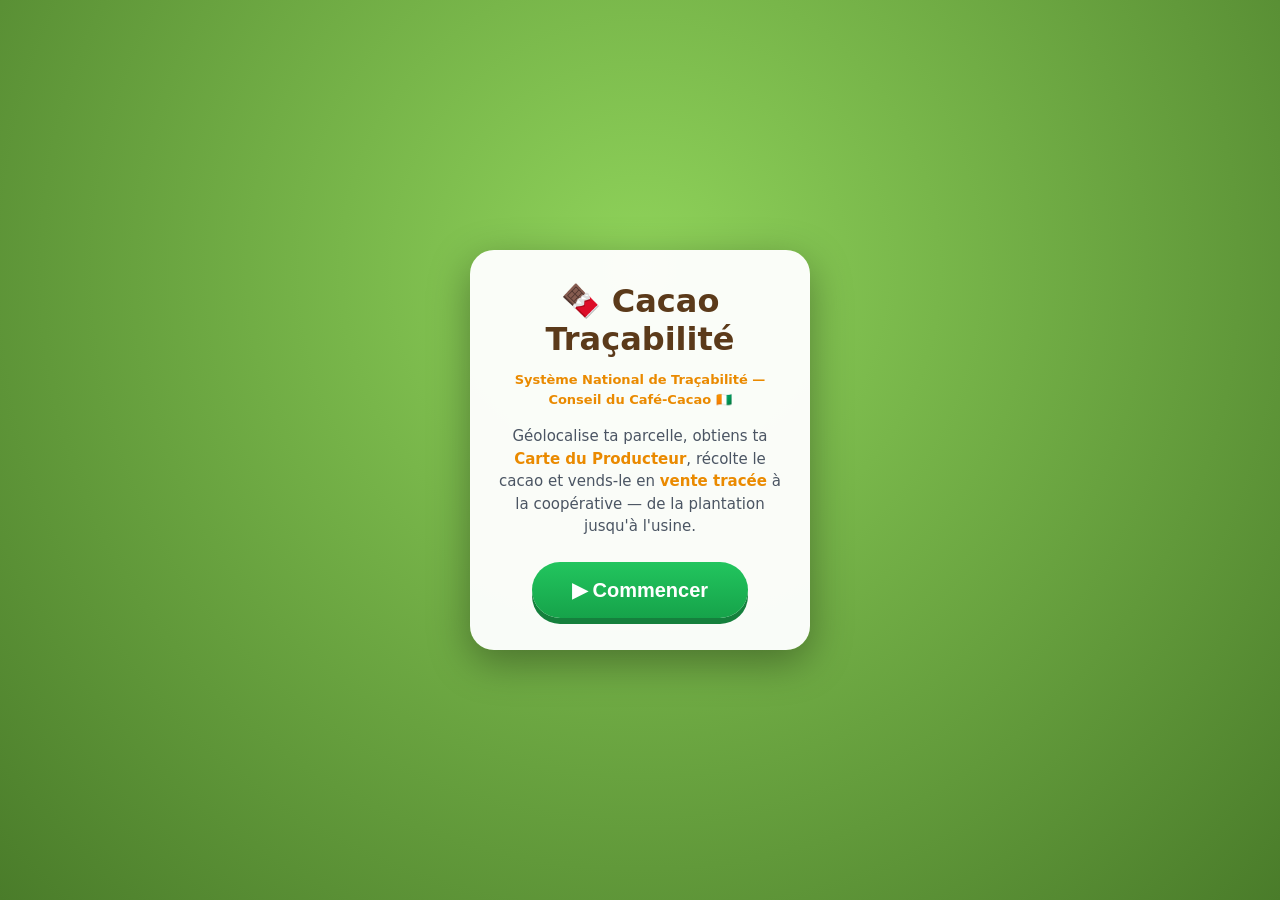
==== commit ac1f5de7: "Rework game around the CCC national traceability system (SNT) Turns the demo into an informative, gu" ====
--- a/index.html
+++ b/index.html
@@ -3,7 +3,7 @@
 <head>
     <meta charset="UTF-8">
     <meta name="viewport" content="width=device-width, initial-scale=1.0, maximum-scale=1.0, user-scalable=no">
-    <title>Cacao Farm — Mobile Money</title>
+    <title>Cacao Traçabilité — SNT Côte d'Ivoire</title>
     <link rel="stylesheet" href="game.css">
     <script type="importmap">
     {
@@ -14,29 +14,22 @@
     </script>
 </head>
 <body>
-    <!-- Canvas 3D injecté ici par Three.js -->
     <div id="game-root"></div>
 
     <!-- INTERFACE (HUD) -->
     <div id="hud">
         <!-- Barre du haut : ressources -->
         <div class="top-bar">
-            <div class="resource" id="res-cacao">
-                <span class="res-icon">🍫</span>
-                <span class="res-value" id="cacaoValue">0</span>
-                <span class="res-label">Cacao</span>
-            </div>
-            <div class="resource" id="res-money">
-                <span class="res-icon">📱</span>
-                <span class="res-value" id="moneyValue">0</span>
-                <span class="res-label">FCFA</span>
-            </div>
+            <div class="resource"><span class="res-icon">🍫</span><span class="res-value" id="cacaoValue">0</span><span class="res-label">kg cacao</span></div>
+            <div class="resource"><span class="res-icon">💳</span><span class="res-value" id="cardValue">0</span><span class="res-label">Carte</span></div>
+            <div class="resource"><span class="res-icon">📱</span><span class="res-value" id="moneyValue">0</span><span class="res-label">Mobile Money</span></div>
+            <div class="resource"><span class="res-icon">🛡️</span><span class="res-value" id="scoreValue">0</span><span class="res-label">Traçabilité</span></div>
         </div>
 
         <!-- Bannière d'objectif guidé -->
         <div class="objective" id="objective">
-            <div class="objective-step" id="objectiveStep">Étape 1</div>
-            <div class="objective-text" id="objectiveText">Récolte 3 cabosses de cacao 🌳</div>
+            <div class="objective-step" id="objectiveStep">Étape 1 / 4</div>
+            <div class="objective-text" id="objectiveText">Géolocalise ta parcelle</div>
             <div class="objective-progress" id="objectiveProgress"></div>
         </div>
 
@@ -50,16 +43,57 @@
             <div id="joystickKnob" class="joystick-knob"></div>
         </div>
 
-        <!-- Aide clavier (desktop) -->
+        <!-- Carte du Producteur (apparaît après enregistrement) -->
+        <div id="producerCard" class="producer-card hidden">
+            <div class="pc-top">
+                <span class="pc-flag">🇨🇮</span>
+                <span class="pc-title">CARTE DU PRODUCTEUR</span>
+            </div>
+            <div class="pc-body">
+                <div class="pc-info">
+                    <div class="pc-name" id="pcName">—</div>
+                    <div class="pc-line" id="pcZone">—</div>
+                    <div class="pc-line pc-mat" id="pcMat">—</div>
+                </div>
+                <canvas id="pcQR" width="64" height="64"></canvas>
+            </div>
+            <div class="pc-foot">Conseil du Café-Cacao · SNT</div>
+        </div>
+
         <div class="hint">Déplace-toi : joystick ou WASD / flèches • Action : bouton ou Espace</div>
+    </div>
+
+    <!-- Panneau de vente tracée -->
+    <div id="salePanel" class="sale-panel hidden">
+        <h3>🤝 Vente tracée — Coopérative</h3>
+        <ul id="saleSteps">
+            <li data-k="scan">Scan de la Carte du Producteur (TPE)</li>
+            <li data-k="weigh">Pesée des sacs de jute</li>
+            <li data-k="seal">Pose des scellés numérotés</li>
+            <li data-k="price">Calcul au prix bord-champ officiel</li>
+            <li data-k="pay">Paiement sécurisé sur la Carte</li>
+            <li data-k="sms">Reçu SMS + connaissement généré</li>
+        </ul>
+        <div id="saleResult" class="sale-result"></div>
+    </div>
+
+    <!-- Fiche d'information pédagogique -->
+    <div id="infoModal" class="modal hidden">
+        <div class="modal-card">
+            <div class="modal-emoji" id="modalEmoji">📍</div>
+            <h2 id="modalTitle">Titre</h2>
+            <p id="modalText">Texte</p>
+            <button id="modalBtn">Compris ✓</button>
+        </div>
     </div>
 
     <!-- Écran de démarrage -->
     <div id="startScreen">
         <div class="start-card">
-            <h1>🍫 Cacao Farm</h1>
-            <p>Récolte le cacao, recharge ton Mobile Money en <strong>FCFA</strong>, et achète du cacao au marché.</p>
-            <button id="startBtn">▶ Jouer</button>
+            <h1>🍫 Cacao Traçabilité</h1>
+            <p class="subtitle">Système National de Traçabilité — Conseil du Café-Cacao 🇨🇮</p>
+            <p>Géolocalise ta parcelle, obtiens ta <strong>Carte du Producteur</strong>, récolte le cacao et vends-le en <strong>vente tracée</strong> à la coopérative — de la plantation jusqu'à l'usine.</p>
+            <button id="startBtn">▶ Commencer</button>
         </div>
     </div>
 
--- a/game.css
+++ b/game.css
@@ -40,41 +40,41 @@
 /* Barre du haut : ressources */
 .top-bar {
     position: absolute;
-    top: env(safe-area-inset-top, 12px);
+    top: env(safe-area-inset-top, 8px);
     left: 0;
     right: 0;
     display: flex;
+    flex-wrap: wrap;
     justify-content: center;
-    gap: 12px;
-    padding: 12px;
+    gap: 6px;
+    padding: 8px;
 }
 
 .resource {
     display: flex;
     align-items: center;
-    gap: 8px;
+    gap: 5px;
     background: rgba(255, 255, 255, 0.92);
-    border: 3px solid rgba(0, 0, 0, 0.12);
+    border: 2px solid rgba(0, 0, 0, 0.12);
     border-radius: 999px;
-    padding: 8px 18px 8px 12px;
-    box-shadow: 0 6px 0 rgba(0, 0, 0, 0.15), 0 8px 16px rgba(0, 0, 0, 0.2);
-    min-width: 120px;
+    padding: 5px 12px 5px 8px;
+    box-shadow: 0 4px 0 rgba(0, 0, 0, 0.15), 0 6px 12px rgba(0, 0, 0, 0.2);
 }
 
 .res-icon {
-    font-size: 24px;
+    font-size: 18px;
     line-height: 1;
 }
 
 .res-value {
-    font-size: 20px;
+    font-size: 15px;
     font-weight: 800;
     color: #1f2937;
     font-variant-numeric: tabular-nums;
 }
 
 .res-label {
-    font-size: 12px;
+    font-size: 10px;
     font-weight: 700;
     color: #6b7280;
     text-transform: uppercase;
@@ -278,3 +278,187 @@
 }
 
 #startBtn:active { transform: translateY(3px); box-shadow: 0 3px 0 #15803d; }
+
+.start-card .subtitle {
+    font-size: 13px;
+    font-weight: 700;
+    color: #ea8a00;
+    margin-bottom: 16px;
+}
+
+/* ---------- Carte du Producteur ---------- */
+.producer-card {
+    position: absolute;
+    left: 10px;
+    bottom: calc(env(safe-area-inset-bottom, 20px) + 170px);
+    width: 210px;
+    background: linear-gradient(135deg, #0f7a3d, #0a5c2e);
+    color: #fff;
+    border-radius: 12px;
+    padding: 8px 10px;
+    box-shadow: 0 6px 16px rgba(0, 0, 0, 0.4);
+    border: 1px solid rgba(255, 255, 255, 0.25);
+    font-size: 11px;
+    transition: opacity 0.3s ease, transform 0.3s ease;
+    z-index: 12;
+}
+
+.producer-card.hidden {
+    opacity: 0;
+    transform: translateY(10px) scale(0.9);
+    pointer-events: none;
+}
+
+.pc-top {
+    display: flex;
+    align-items: center;
+    gap: 6px;
+    border-bottom: 1px solid rgba(255, 255, 255, 0.3);
+    padding-bottom: 4px;
+    margin-bottom: 6px;
+}
+
+.pc-flag { font-size: 14px; }
+.pc-title { font-size: 10px; font-weight: 800; letter-spacing: 0.5px; }
+
+.pc-body { display: flex; align-items: center; gap: 8px; }
+.pc-info { flex: 1; min-width: 0; }
+.pc-name { font-size: 13px; font-weight: 800; }
+.pc-line { font-size: 10px; opacity: 0.9; margin-top: 1px; }
+.pc-mat { font-family: monospace; letter-spacing: 0.5px; }
+#pcQR { background: #fff; border-radius: 4px; padding: 2px; }
+
+.pc-foot {
+    margin-top: 6px;
+    font-size: 8.5px;
+    text-align: center;
+    opacity: 0.75;
+    letter-spacing: 0.3px;
+}
+
+/* ---------- Panneau de vente tracée ---------- */
+.sale-panel {
+    position: absolute;
+    top: 50%;
+    left: 50%;
+    transform: translate(-50%, -50%);
+    width: min(340px, 88vw);
+    background: rgba(255, 255, 255, 0.97);
+    border-radius: 18px;
+    padding: 20px;
+    box-shadow: 0 16px 48px rgba(0, 0, 0, 0.45);
+    z-index: 40;
+    transition: opacity 0.25s ease, transform 0.25s ease;
+}
+
+.sale-panel.hidden {
+    opacity: 0;
+    transform: translate(-50%, -50%) scale(0.9);
+    pointer-events: none;
+}
+
+.sale-panel h3 {
+    font-size: 17px;
+    color: #0a5c2e;
+    text-align: center;
+    margin-bottom: 14px;
+}
+
+#saleSteps { list-style: none; }
+
+#saleSteps li {
+    font-size: 14px;
+    font-weight: 600;
+    color: #9ca3af;
+    padding: 7px 0 7px 30px;
+    position: relative;
+    transition: color 0.2s ease;
+}
+
+#saleSteps li::before {
+    content: "○";
+    position: absolute;
+    left: 6px;
+    font-size: 16px;
+    color: #d1d5db;
+}
+
+#saleSteps li.done {
+    color: #111827;
+}
+
+#saleSteps li.done::before {
+    content: "✓";
+    color: #16a34a;
+    font-weight: 900;
+}
+
+#saleSteps li.active {
+    color: #0a5c2e;
+}
+
+.sale-result {
+    margin-top: 12px;
+    text-align: center;
+    font-size: 15px;
+    font-weight: 800;
+    color: #0a5c2e;
+    min-height: 22px;
+}
+
+/* ---------- Fiche d'information ---------- */
+.modal {
+    position: fixed;
+    inset: 0;
+    z-index: 60;
+    display: flex;
+    align-items: center;
+    justify-content: center;
+    background: rgba(0, 0, 0, 0.55);
+    pointer-events: auto;
+    transition: opacity 0.25s ease;
+}
+
+.modal.hidden {
+    opacity: 0;
+    pointer-events: none;
+}
+
+.modal-card {
+    background: #fff;
+    border-radius: 20px;
+    padding: 26px 24px;
+    max-width: 340px;
+    width: 88vw;
+    text-align: center;
+    box-shadow: 0 16px 48px rgba(0, 0, 0, 0.4);
+}
+
+.modal-emoji { font-size: 46px; margin-bottom: 8px; }
+
+.modal-card h2 {
+    font-size: 20px;
+    color: #0a5c2e;
+    margin-bottom: 10px;
+}
+
+.modal-card p {
+    font-size: 14px;
+    line-height: 1.55;
+    color: #374151;
+    margin-bottom: 20px;
+}
+
+#modalBtn {
+    background: linear-gradient(180deg, #22c55e, #16a34a);
+    color: #fff;
+    border: none;
+    border-radius: 999px;
+    padding: 12px 32px;
+    font-size: 16px;
+    font-weight: 800;
+    cursor: pointer;
+    box-shadow: 0 5px 0 #15803d;
+}
+
+#modalBtn:active { transform: translateY(3px); box-shadow: 0 2px 0 #15803d; }
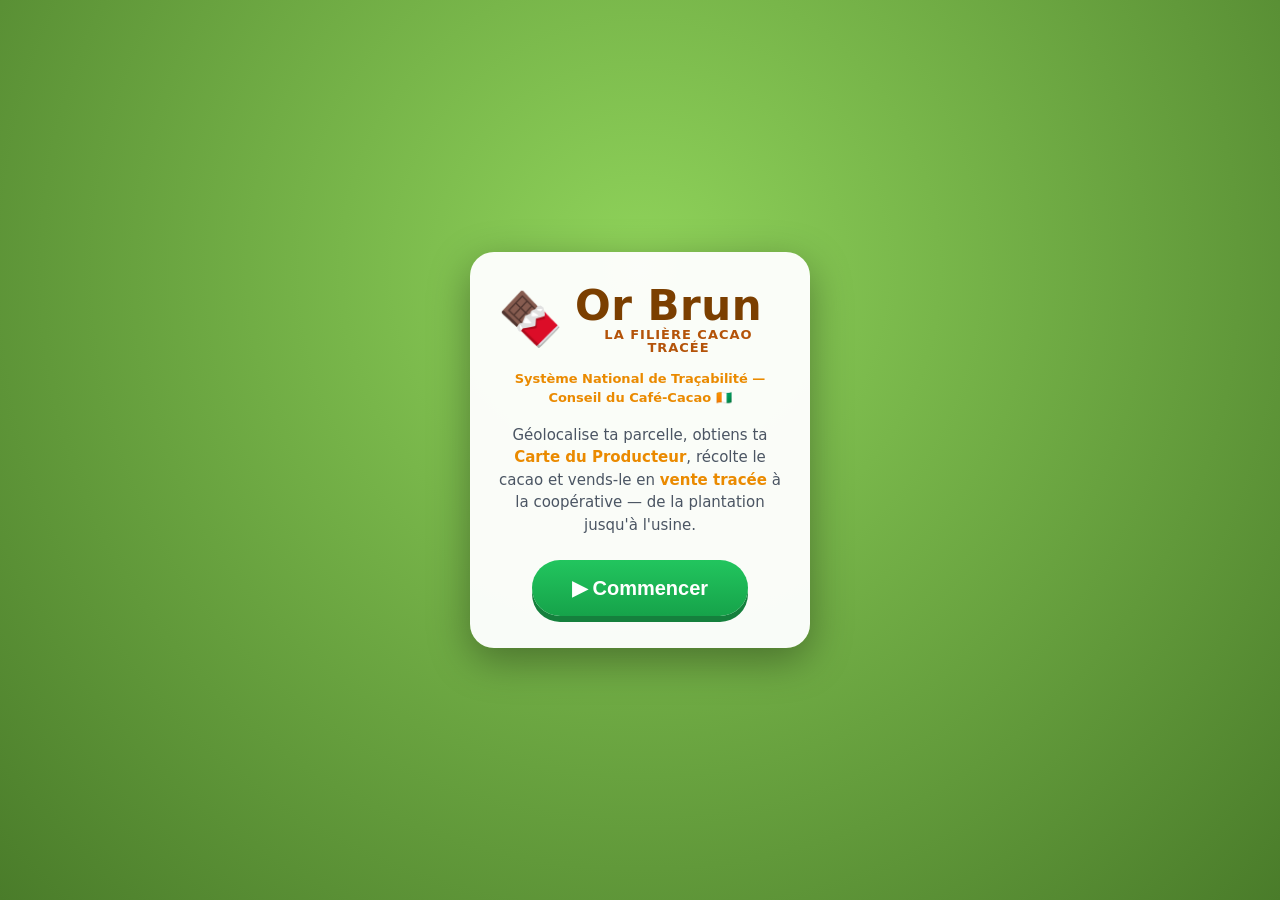
==== commit 8f61d577: "Add identity, juice, guidance arrow, and exporter demand loop Township-style polish pass on the "Or " ====
--- a/index.html
+++ b/index.html
@@ -18,6 +18,21 @@
 
     <!-- INTERFACE (HUD) -->
     <div id="hud">
+        <!-- Logo / identité -->
+        <div id="logo" class="logo">
+            <span class="logo-emoji">🍫</span>
+            <div class="logo-txt">
+                <span class="logo-name">Or Brun</span>
+                <span class="logo-tag">La filière tracée</span>
+            </div>
+        </div>
+
+        <!-- Bulle de commande exportateur -->
+        <div id="orderBubble" class="order-bubble hidden">
+            <div class="ob-title">🚛 Exportateur</div>
+            <div class="ob-body" id="obBody">Cacao tracé : 0 / 0 kg</div>
+        </div>
+
         <!-- Barre du haut : ressources -->
         <div class="top-bar">
             <div class="resource"><span class="res-icon">🍫</span><span class="res-value" id="cacaoValue">0</span><span class="res-label">kg cacao</span></div>
@@ -90,7 +105,13 @@
     <!-- Écran de démarrage -->
     <div id="startScreen">
         <div class="start-card">
-            <h1>🍫 Cacao Traçabilité</h1>
+            <div class="start-logo">
+                <span class="start-emoji">🍫</span>
+                <div class="start-logo-txt">
+                    <span class="start-name">Or Brun</span>
+                    <span class="start-tag">La filière cacao tracée</span>
+                </div>
+            </div>
             <p class="subtitle">Système National de Traçabilité — Conseil du Café-Cacao 🇨🇮</p>
             <p>Géolocalise ta parcelle, obtiens ta <strong>Carte du Producteur</strong>, récolte le cacao et vends-le en <strong>vente tracée</strong> à la coopérative — de la plantation jusqu'à l'usine.</p>
             <button id="startBtn">▶ Commencer</button>
--- a/game.css
+++ b/game.css
@@ -462,3 +462,100 @@
 }
 
 #modalBtn:active { transform: translateY(3px); box-shadow: 0 2px 0 #15803d; }
+
+/* ---------- Logo / identité ---------- */
+.logo {
+    position: absolute;
+    top: calc(env(safe-area-inset-top, 8px) + 4px);
+    left: 10px;
+    display: flex;
+    align-items: center;
+    gap: 8px;
+    background: linear-gradient(135deg, #7b3f00, #4a2600);
+    border: 2px solid #f5b301;
+    border-radius: 14px;
+    padding: 6px 12px 6px 8px;
+    box-shadow: 0 5px 14px rgba(0, 0, 0, 0.4);
+    z-index: 13;
+}
+
+.logo-emoji {
+    font-size: 26px;
+    filter: drop-shadow(0 1px 2px rgba(0, 0, 0, 0.4));
+}
+
+.logo-txt { display: flex; flex-direction: column; line-height: 1.05; }
+
+.logo-name {
+    font-size: 20px;
+    font-weight: 900;
+    color: #f5b301;
+    letter-spacing: 0.5px;
+    text-shadow: 0 1px 2px rgba(0, 0, 0, 0.5);
+}
+
+.logo-tag {
+    font-size: 9px;
+    font-weight: 700;
+    color: #ffe9b0;
+    text-transform: uppercase;
+    letter-spacing: 0.8px;
+}
+
+/* ---------- Bulle commande exportateur ---------- */
+.order-bubble {
+    position: absolute;
+    transform: translate(-50%, -100%);
+    background: #fff;
+    border: 3px solid #f59e0b;
+    border-radius: 14px;
+    padding: 6px 12px;
+    text-align: center;
+    box-shadow: 0 6px 16px rgba(0, 0, 0, 0.35);
+    z-index: 11;
+    white-space: nowrap;
+    transition: opacity 0.2s ease;
+}
+
+.order-bubble::after {
+    content: "";
+    position: absolute;
+    bottom: -10px;
+    left: 50%;
+    transform: translateX(-50%);
+    border-left: 9px solid transparent;
+    border-right: 9px solid transparent;
+    border-top: 10px solid #f59e0b;
+}
+
+.order-bubble.hidden { opacity: 0; pointer-events: none; }
+.ob-title { font-size: 12px; font-weight: 800; color: #b45309; }
+.ob-body { font-size: 14px; font-weight: 800; color: #1f2937; font-variant-numeric: tabular-nums; }
+.order-bubble.done .ob-body { color: #16a34a; }
+
+/* ---------- Start screen logo ---------- */
+.start-logo {
+    display: flex;
+    align-items: center;
+    justify-content: center;
+    gap: 12px;
+    margin-bottom: 14px;
+}
+
+.start-emoji { font-size: 52px; }
+.start-logo-txt { display: flex; flex-direction: column; align-items: flex-start; line-height: 1.05; }
+
+.start-name {
+    font-size: 42px;
+    font-weight: 900;
+    color: #7b3f00;
+    letter-spacing: 0.5px;
+}
+
+.start-tag {
+    font-size: 13px;
+    font-weight: 800;
+    color: #b45309;
+    text-transform: uppercase;
+    letter-spacing: 1px;
+}
